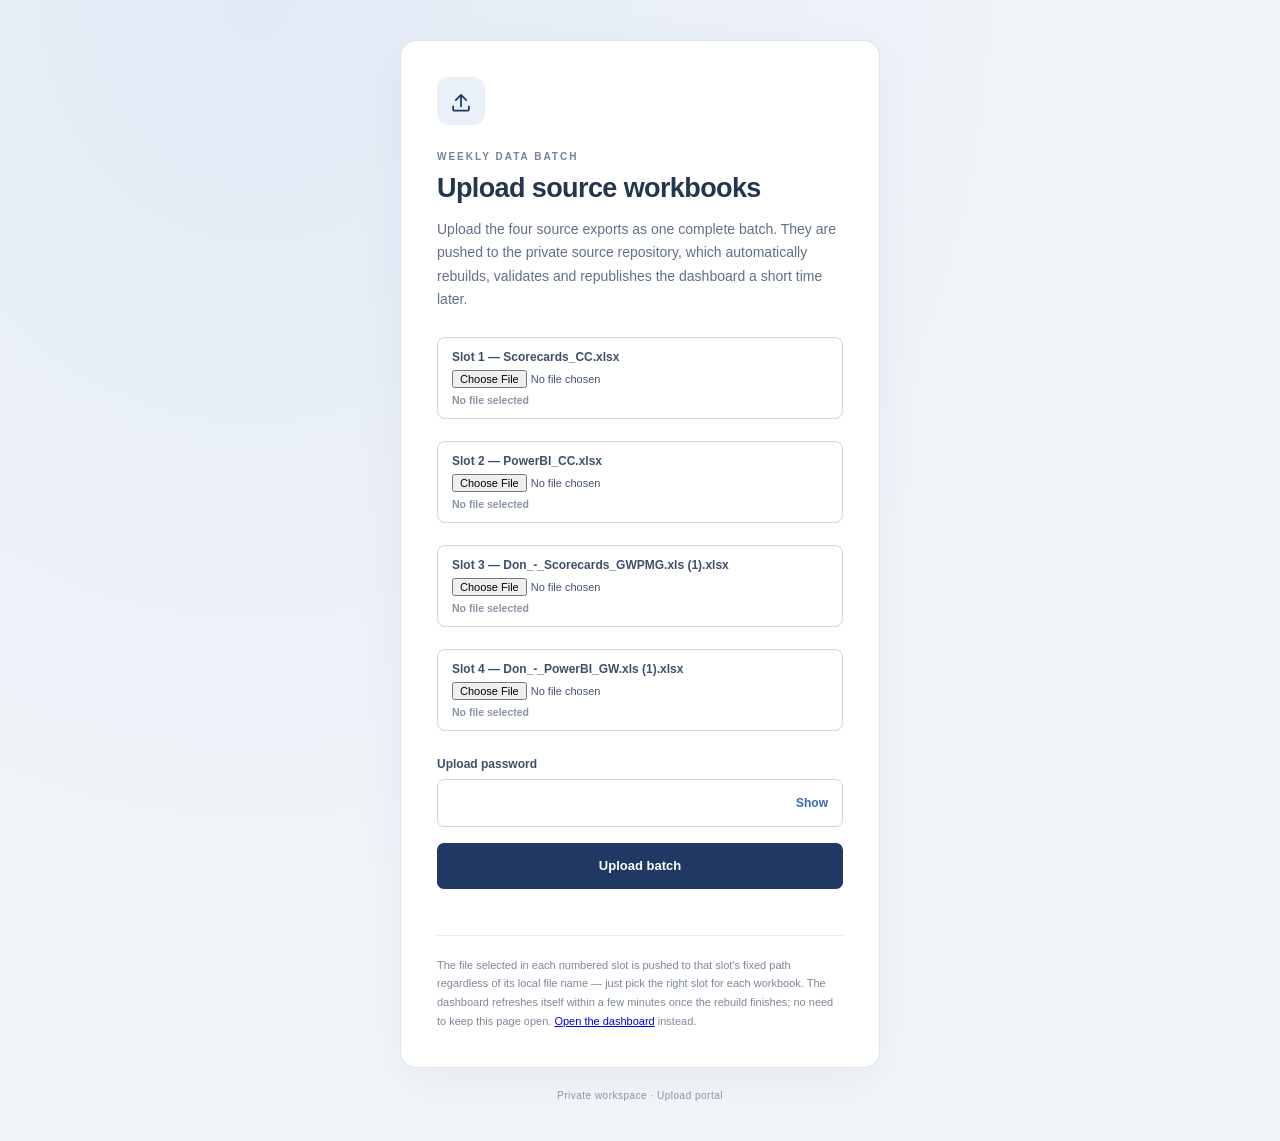
==== upload.html @ 6f0ca971 "Update site" ====
<!doctype html>
<html lang="en">
<head>
  <meta charset="utf-8">
  <meta name="viewport" content="width=device-width, initial-scale=1">
  <meta name="robots" content="noindex, nofollow, noarchive">
  <meta name="referrer" content="no-referrer">
  <meta name="description" content="Upload a new weekly source data batch.">
  <meta http-equiv="Content-Security-Policy" content="default-src 'none'; script-src 'self'; style-src 'self' 'unsafe-inline'; connect-src 'self' https://*.workers.dev; img-src 'self'; font-src 'self'; base-uri 'none'; object-src 'none'; frame-src 'none'; form-action 'none'">
  <meta name="theme-color" content="#172d4b">
  <title>Data upload</title>
  <link rel="stylesheet" href="gate.css">
  <script src="upload.js" defer></script>
</head>
<body>
  <main class="gate-main" id="upload-gate">
    <section class="gate-card upload-card" aria-labelledby="upload-title">
      <div class="gate-mark" aria-hidden="true"><svg viewBox="0 0 32 32" fill="none"><path d="M16 22V9M16 9l-6 6M16 9l6 6" stroke="currentColor" stroke-width="2" stroke-linecap="round" stroke-linejoin="round"/><path d="M7 22v3a2 2 0 0 0 2 2h14a2 2 0 0 0 2-2v-3" stroke="currentColor" stroke-width="2" stroke-linecap="round"/></svg></div>
      <p class="gate-eyebrow">WEEKLY DATA BATCH</p>
      <h1 id="upload-title">Upload source workbooks</h1>
      <p class="gate-intro">Upload the four source exports as one complete batch. They are pushed to the private source repository, which automatically rebuilds, validates and republishes the dashboard a short time later.</p>
      <form id="upload-form" class="gate-form" autocomplete="off">
        <div class="upload-slots">
          <label class="upload-slot">
            <span>Slot 1 — Scorecards_CC.xlsx</span>
            <input type="file" name="scorecardCC" accept=".xlsx" required>
            <small class="upload-filename" data-empty="No file selected">No file selected</small>
          </label>
          <label class="upload-slot">
            <span>Slot 2 — PowerBI_CC.xlsx</span>
            <input type="file" name="powerbiCC" accept=".xlsx" required>
            <small class="upload-filename" data-empty="No file selected">No file selected</small>
          </label>
          <label class="upload-slot">
            <span>Slot 3 — Don_-_Scorecards_GWPMG.xls (1).xlsx</span>
            <input type="file" name="scorecardGWPMG" accept=".xlsx" required>
            <small class="upload-filename" data-empty="No file selected">No file selected</small>
          </label>
          <label class="upload-slot">
            <span>Slot 4 — Don_-_PowerBI_GW.xls (1).xlsx</span>
            <input type="file" name="powerbiGWPMG" accept=".xlsx" required>
            <small class="upload-filename" data-empty="No file selected">No file selected</small>
          </label>
        </div>
        <label for="upload-password">Upload password</label>
        <div class="gate-password-row">
          <input id="upload-password" type="password" autocomplete="off" spellcheck="false" autocapitalize="none" required aria-describedby="upload-message">
          <button class="gate-show" id="upload-show-password" type="button" aria-label="Show password" aria-pressed="false">Show</button>
        </div>
        <button class="gate-submit" id="upload-button" type="submit"><span id="upload-label">Upload batch</span><span class="gate-spinner" id="upload-spinner" hidden aria-hidden="true"></span></button>
        <p class="gate-message" id="upload-message" role="status" aria-live="polite"></p>
      </form>
      <p class="gate-session-note">The file selected in each numbered slot is pushed to that slot's fixed path regardless of its local file name — just pick the right slot for each workbook. The dashboard refreshes itself within a few minutes once the rebuild finishes; no need to keep this page open. <a href="index.html">Open the dashboard</a> instead.</p>
    </section>
    <p class="gate-footer">Private workspace · Upload portal</p>
  </main>
</body>
</html>
---- gate.css ----
:root{color-scheme:light}body{margin:0;background:#f2f5f9;color:#23364e;font-family:Segoe UI,Arial,sans-serif}.gate-main{box-sizing:border-box;min-height:100svh;display:flex;flex-direction:column;align-items:center;justify-content:center;padding:40px 22px;background:radial-gradient(ellipse at 20% 0,#e2eaf6 0,transparent 58%),#f2f5f9}.gate-card{box-sizing:border-box;width:100%;max-width:430px;background:#fff;border:1px solid #dce4ef;border-radius:16px;padding:36px;box-shadow:0 16px 50px #17304c0c}.gate-mark{width:48px;height:48px;padding:10px;box-sizing:border-box;background:#eaf0f8;color:#1f3864;border-radius:12px;margin-bottom:26px}.gate-mark svg{width:100%;height:100%}.gate-eyebrow{color:#74849b;letter-spacing:2px;font-size:10px;font-weight:700;margin:0 0 10px}.gate-card h1{font-size:27px;letter-spacing:-.6px;line-height:1.2;font-weight:650;margin:0 0 14px}.gate-intro{font-size:14px;line-height:1.65;color:#617087;margin:0 0 26px}.gate-form label{display:block;font-size:12px;letter-spacing:0;font-weight:600;color:#3e5069;margin-bottom:8px}.gate-password-row{display:flex;border:1px solid #cbd6e5;border-radius:7px;background:#fff;overflow:hidden}.gate-password-row:focus-within{outline:3px solid #376baf40;border-color:#376baf}.gate-password-row input{box-sizing:border-box;min-width:0;flex:1;width:100%;margin:0;height:46px;padding:10px 13px;border:0;border-radius:0;color:#24334a;background:transparent;font:16px Segoe UI,Arial,sans-serif}.gate-password-row input:focus{outline:none}.gate-show{background:transparent;border:0;color:#376baf;padding:0 14px;font:600 12px Segoe UI,Arial,sans-serif;cursor:pointer}.gate-submit{box-sizing:border-box;display:flex;justify-content:center;align-items:center;gap:10px;background:#1f3864;color:#fff;border:0;border-radius:7px;width:100%;min-height:46px;margin-top:16px;padding:12px 15px;font:600 13px Segoe UI,Arial,sans-serif;cursor:pointer}.gate-submit:hover{background:#172d4b}.gate-submit:disabled{opacity:.75;cursor:wait}.gate-show:focus-visible,.gate-submit:focus-visible,#secure-lock:focus-visible{outline:3px solid #438bd1;outline-offset:3px}.gate-message{font-size:12px;line-height:1.6;color:#a13039;min-height:20px;margin:12px 0 0}.gate-message[data-kind=loading]{color:#617087}.gate-session-note{border-top:1px solid #e8edf4;margin:14px 0 0;padding-top:20px;font-size:11px;line-height:1.7;color:#7c8899}.gate-footer{color:#8995a5;font-size:10px;letter-spacing:.5px;margin:22px 0 0}.gate-spinner{display:inline-block;width:12px;height:12px;border:2px solid #ffffff50;border-top-color:#fff;border-radius:50%;animation:gate-spin .8s linear infinite}[hidden]{display:none!important}#secure-lock{position:fixed;top:12px;right:18px;z-index:40;border:1px solid #b5c4d8;border-radius:6px;background:#fff;color:#1f3864;padding:7px 12px;min-height:32px;font:600 11px Segoe UI,Arial,sans-serif;cursor:pointer;box-shadow:0 2px 7px #172d4210}.secure-unlocked .title-band{padding-top:47px}@keyframes gate-spin{to{transform:rotate(360deg)}}@media(max-width:480px){.gate-main{padding:26px 16px}.gate-card{padding:28px 24px}.gate-card h1{font-size:25px}#secure-lock{right:12px;top:10px}.secure-unlocked .sidebar{padding-top:48px}.secure-unlocked .title-band{padding-top:20px}}@media(prefers-reduced-motion:reduce){.gate-spinner{animation:none}}
@media(max-width:650px){.secure-unlocked .sidebar{padding-top:48px}.secure-unlocked .title-band{padding-top:20px}}
.upload-card{max-width:480px}
.upload-slots{display:flex;flex-direction:column;gap:14px;margin-bottom:18px}
.upload-slot{display:block;border:1px solid #cbd6e5;border-radius:8px;padding:12px 14px;cursor:pointer;transition:border-color .15s ease,background .15s ease}
.upload-slot:hover{border-color:#9cb3cf;background:#f7faff}
.upload-slot:focus-within{outline:3px solid #376baf40;border-color:#376baf}
.upload-slot span{display:block;font-size:12px;font-weight:600;color:#3e5069;margin-bottom:6px}
.upload-slot input[type=file]{font-size:11px;width:100%;color:#44536c}
.upload-filename{display:block;margin-top:6px;font-size:10.5px;color:#8995a5}
.upload-filename.has-file{color:#22806c;font-weight:600}
.gate-message[data-kind=success]{color:#22806c}
#upload-password{font:14px Segoe UI,Arial,sans-serif}
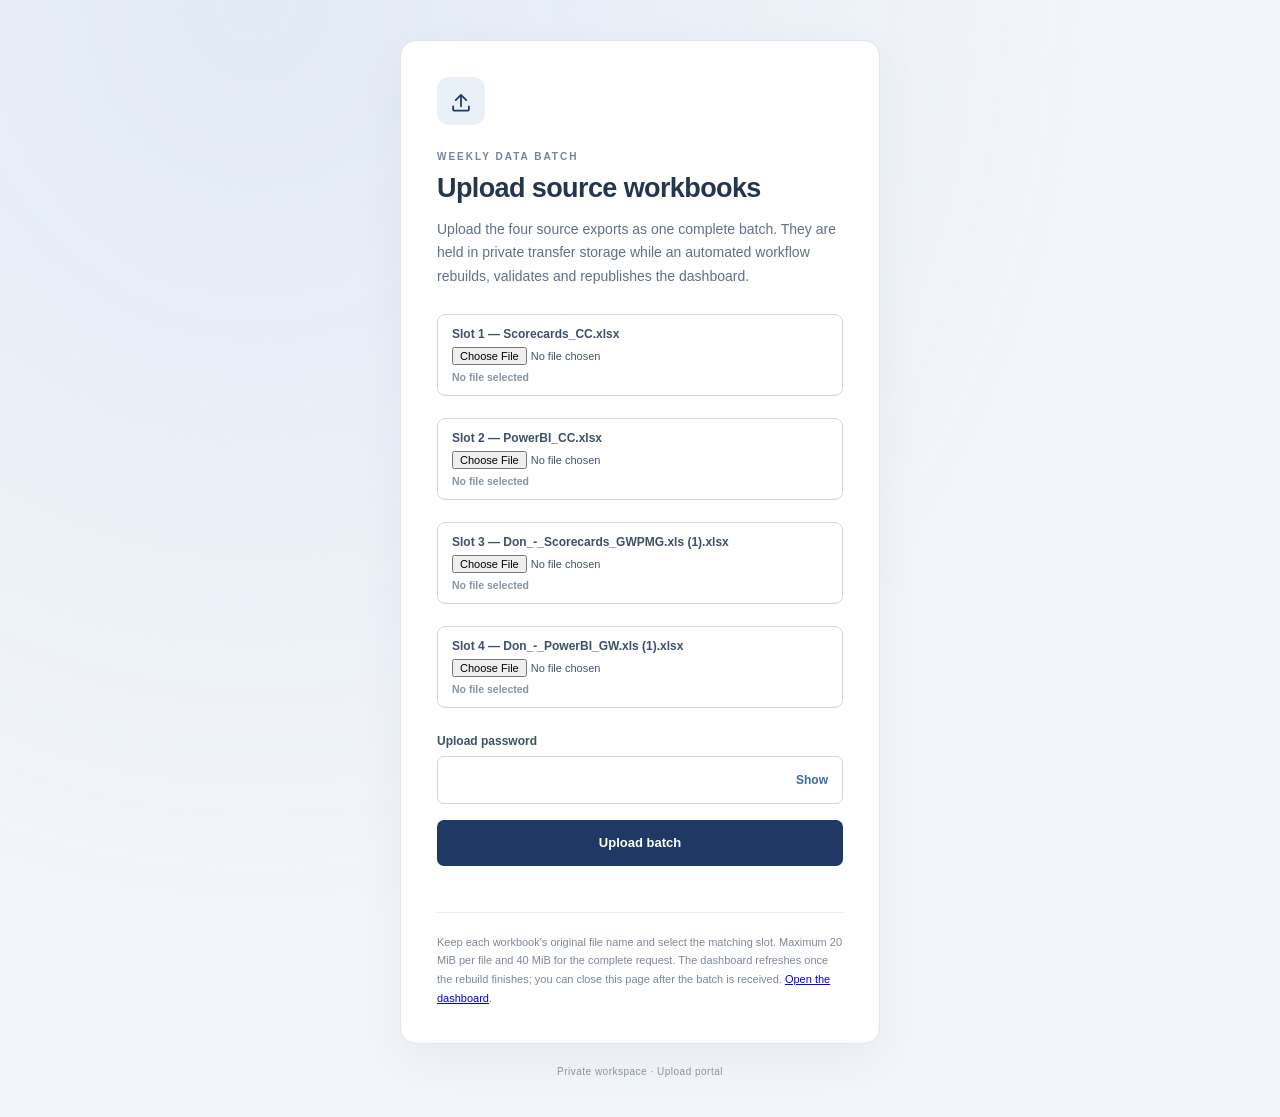
==== commit 6fcdab11: "Update site" ====
--- a/upload.html
+++ b/upload.html
@@ -18,7 +18,7 @@
       <div class="gate-mark" aria-hidden="true"><svg viewBox="0 0 32 32" fill="none"><path d="M16 22V9M16 9l-6 6M16 9l6 6" stroke="currentColor" stroke-width="2" stroke-linecap="round" stroke-linejoin="round"/><path d="M7 22v3a2 2 0 0 0 2 2h14a2 2 0 0 0 2-2v-3" stroke="currentColor" stroke-width="2" stroke-linecap="round"/></svg></div>
       <p class="gate-eyebrow">WEEKLY DATA BATCH</p>
       <h1 id="upload-title">Upload source workbooks</h1>
-      <p class="gate-intro">Upload the four source exports as one complete batch. They are pushed to the private source repository, which automatically rebuilds, validates and republishes the dashboard a short time later.</p>
+      <p class="gate-intro">Upload the four source exports as one complete batch. They are held in private transfer storage while an automated workflow rebuilds, validates and republishes the dashboard.</p>
       <form id="upload-form" class="gate-form" autocomplete="off">
         <div class="upload-slots">
           <label class="upload-slot">
@@ -50,7 +50,7 @@
         <button class="gate-submit" id="upload-button" type="submit"><span id="upload-label">Upload batch</span><span class="gate-spinner" id="upload-spinner" hidden aria-hidden="true"></span></button>
         <p class="gate-message" id="upload-message" role="status" aria-live="polite"></p>
       </form>
-      <p class="gate-session-note">The file selected in each numbered slot is pushed to that slot's fixed path regardless of its local file name — just pick the right slot for each workbook. The dashboard refreshes itself within a few minutes once the rebuild finishes; no need to keep this page open. <a href="index.html">Open the dashboard</a> instead.</p>
+      <p class="gate-session-note">Keep each workbook's original file name and select the matching slot. Maximum 20 MiB per file and 40 MiB for the complete request. The dashboard refreshes once the rebuild finishes; you can close this page after the batch is received. <a href="index.html">Open the dashboard</a>.</p>
     </section>
     <p class="gate-footer">Private workspace · Upload portal</p>
   </main>
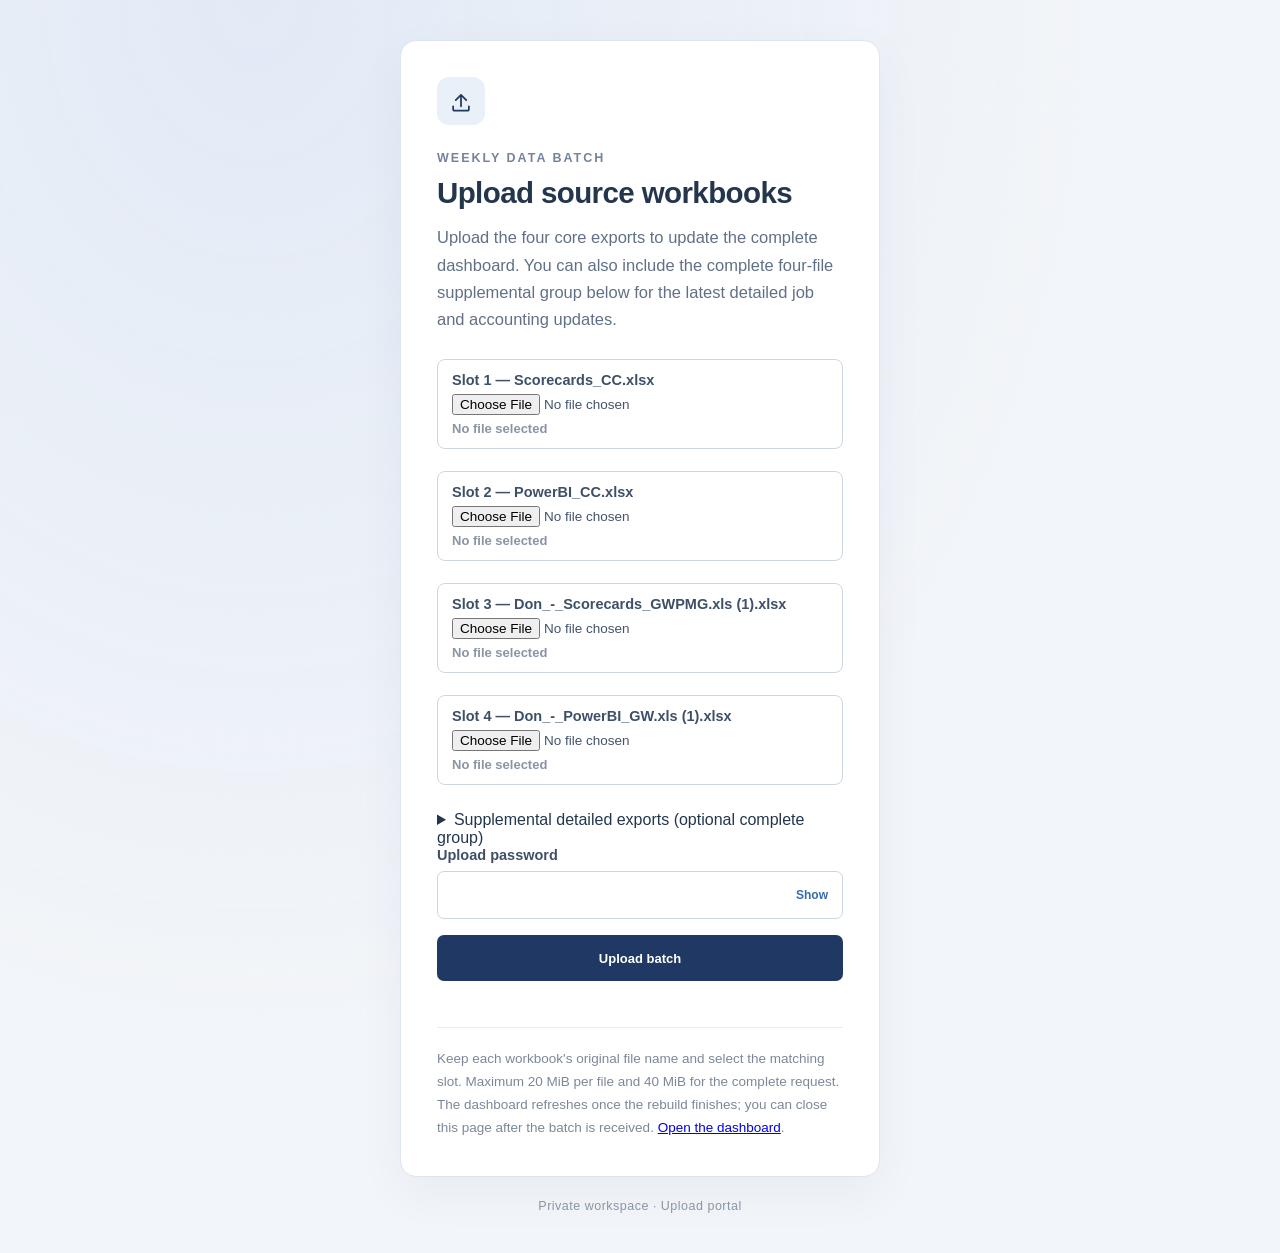
==== commit 50f3450d: "Update site" ====
--- a/upload.html
+++ b/upload.html
@@ -18,7 +18,7 @@
       <div class="gate-mark" aria-hidden="true"><svg viewBox="0 0 32 32" fill="none"><path d="M16 22V9M16 9l-6 6M16 9l6 6" stroke="currentColor" stroke-width="2" stroke-linecap="round" stroke-linejoin="round"/><path d="M7 22v3a2 2 0 0 0 2 2h14a2 2 0 0 0 2-2v-3" stroke="currentColor" stroke-width="2" stroke-linecap="round"/></svg></div>
       <p class="gate-eyebrow">WEEKLY DATA BATCH</p>
       <h1 id="upload-title">Upload source workbooks</h1>
-      <p class="gate-intro">Upload the four source exports as one complete batch. They are held in private transfer storage while an automated workflow rebuilds, validates and republishes the dashboard.</p>
+      <p class="gate-intro">Upload the four core exports to update the complete dashboard. You can also include the complete four-file supplemental group below for the latest detailed job and accounting updates.</p>
       <form id="upload-form" class="gate-form" autocomplete="off">
         <div class="upload-slots">
           <label class="upload-slot">
@@ -42,6 +42,16 @@
             <small class="upload-filename" data-empty="No file selected">No file selected</small>
           </label>
         </div>
+        <details>
+          <summary>Supplemental detailed exports (optional complete group)</summary>
+          <p>These exports cover only their supplied jobs. Upload all four together; the remaining companies and job history stay in the core dataset.</p>
+          <div class="upload-slots">
+            <label class="upload-slot"><span>Accounting — Don_PowerBI_Accounting.xls.xlsx</span><input type="file" name="accounting" accept=".xlsx" data-supplemental><small class="upload-filename" data-empty="No file selected">No file selected</small></label>
+            <label class="upload-slot"><span>Job fields — Don_PowerBI_JobFields.xls.xlsx</span><input type="file" name="jobFields" accept=".xlsx" data-supplemental><small class="upload-filename" data-empty="No file selected">No file selected</small></label>
+            <label class="upload-slot"><span>Participants — Don_PowerBI_Participants.xls.xlsx</span><input type="file" name="participants" accept=".xlsx" data-supplemental><small class="upload-filename" data-empty="No file selected">No file selected</small></label>
+            <label class="upload-slot"><span>Dates — Don_PowerBI_Dates.xls (1).xlsx</span><input type="file" name="dates" accept=".xlsx" data-supplemental><small class="upload-filename" data-empty="No file selected">No file selected</small></label>
+          </div>
+        </details>
         <label for="upload-password">Upload password</label>
         <div class="gate-password-row">
           <input id="upload-password" type="password" autocomplete="off" spellcheck="false" autocapitalize="none" required aria-describedby="upload-message">
--- a/gate.css
+++ b/gate.css
@@ -1,13 +1,14 @@
-:root{color-scheme:light}body{margin:0;background:#f2f5f9;color:#23364e;font-family:Segoe UI,Arial,sans-serif}.gate-main{box-sizing:border-box;min-height:100svh;display:flex;flex-direction:column;align-items:center;justify-content:center;padding:40px 22px;background:radial-gradient(ellipse at 20% 0,#e2eaf6 0,transparent 58%),#f2f5f9}.gate-card{box-sizing:border-box;width:100%;max-width:430px;background:#fff;border:1px solid #dce4ef;border-radius:16px;padding:36px;box-shadow:0 16px 50px #17304c0c}.gate-mark{width:48px;height:48px;padding:10px;box-sizing:border-box;background:#eaf0f8;color:#1f3864;border-radius:12px;margin-bottom:26px}.gate-mark svg{width:100%;height:100%}.gate-eyebrow{color:#74849b;letter-spacing:2px;font-size:10px;font-weight:700;margin:0 0 10px}.gate-card h1{font-size:27px;letter-spacing:-.6px;line-height:1.2;font-weight:650;margin:0 0 14px}.gate-intro{font-size:14px;line-height:1.65;color:#617087;margin:0 0 26px}.gate-form label{display:block;font-size:12px;letter-spacing:0;font-weight:600;color:#3e5069;margin-bottom:8px}.gate-password-row{display:flex;border:1px solid #cbd6e5;border-radius:7px;background:#fff;overflow:hidden}.gate-password-row:focus-within{outline:3px solid #376baf40;border-color:#376baf}.gate-password-row input{box-sizing:border-box;min-width:0;flex:1;width:100%;margin:0;height:46px;padding:10px 13px;border:0;border-radius:0;color:#24334a;background:transparent;font:16px Segoe UI,Arial,sans-serif}.gate-password-row input:focus{outline:none}.gate-show{background:transparent;border:0;color:#376baf;padding:0 14px;font:600 12px Segoe UI,Arial,sans-serif;cursor:pointer}.gate-submit{box-sizing:border-box;display:flex;justify-content:center;align-items:center;gap:10px;background:#1f3864;color:#fff;border:0;border-radius:7px;width:100%;min-height:46px;margin-top:16px;padding:12px 15px;font:600 13px Segoe UI,Arial,sans-serif;cursor:pointer}.gate-submit:hover{background:#172d4b}.gate-submit:disabled{opacity:.75;cursor:wait}.gate-show:focus-visible,.gate-submit:focus-visible,#secure-lock:focus-visible{outline:3px solid #438bd1;outline-offset:3px}.gate-message{font-size:12px;line-height:1.6;color:#a13039;min-height:20px;margin:12px 0 0}.gate-message[data-kind=loading]{color:#617087}.gate-session-note{border-top:1px solid #e8edf4;margin:14px 0 0;padding-top:20px;font-size:11px;line-height:1.7;color:#7c8899}.gate-footer{color:#8995a5;font-size:10px;letter-spacing:.5px;margin:22px 0 0}.gate-spinner{display:inline-block;width:12px;height:12px;border:2px solid #ffffff50;border-top-color:#fff;border-radius:50%;animation:gate-spin .8s linear infinite}[hidden]{display:none!important}#secure-lock{position:fixed;top:12px;right:18px;z-index:40;border:1px solid #b5c4d8;border-radius:6px;background:#fff;color:#1f3864;padding:7px 12px;min-height:32px;font:600 11px Segoe UI,Arial,sans-serif;cursor:pointer;box-shadow:0 2px 7px #172d4210}.secure-unlocked .title-band{padding-top:47px}@keyframes gate-spin{to{transform:rotate(360deg)}}@media(max-width:480px){.gate-main{padding:26px 16px}.gate-card{padding:28px 24px}.gate-card h1{font-size:25px}#secure-lock{right:12px;top:10px}.secure-unlocked .sidebar{padding-top:48px}.secure-unlocked .title-band{padding-top:20px}}@media(prefers-reduced-motion:reduce){.gate-spinner{animation:none}}
+:root{color-scheme:light}body{margin:0;background:#f2f5f9;color:#23364e;font-family:Segoe UI,Arial,sans-serif}.gate-main{box-sizing:border-box;min-height:100svh;display:flex;flex-direction:column;align-items:center;justify-content:center;padding:40px 22px;background:radial-gradient(ellipse at 20% 0,#e2eaf6 0,transparent 58%),#f2f5f9}.gate-card{box-sizing:border-box;width:100%;max-width:430px;background:#fff;border:1px solid #dce4ef;border-radius:16px;padding:36px;box-shadow:0 16px 50px #17304c0c}.gate-mark{width:48px;height:48px;padding:10px;box-sizing:border-box;background:#eaf0f8;color:#1f3864;border-radius:12px;margin-bottom:26px}.gate-mark svg{width:100%;height:100%}.gate-eyebrow{color:#74849b;letter-spacing:2px;font-size:12.5px;font-weight:700;margin:0 0 10px}.gate-card h1{font-size:29.5px;letter-spacing:-.6px;line-height:1.2;font-weight:650;margin:0 0 14px}.gate-intro{font-size:16.5px;line-height:1.65;color:#617087;margin:0 0 26px}.gate-form label{display:block;font-size:14.5px;letter-spacing:0;font-weight:600;color:#3e5069;margin-bottom:8px}.gate-password-row{display:flex;border:1px solid #cbd6e5;border-radius:7px;background:#fff;overflow:hidden}.gate-password-row:focus-within{outline:3px solid #376baf40;border-color:#376baf}.gate-password-row input{box-sizing:border-box;min-width:0;flex:1;width:100%;margin:0;height:46px;padding:10px 13px;border:0;border-radius:0;color:#24334a;background:transparent;font:18.5px Segoe UI,Arial,sans-serif}.gate-password-row input:focus{outline:none}.gate-show{background:transparent;border:0;color:#376baf;padding:0 14px;font:600 12px Segoe UI,Arial,sans-serif;cursor:pointer}.gate-submit{box-sizing:border-box;display:flex;justify-content:center;align-items:center;gap:10px;background:#1f3864;color:#fff;border:0;border-radius:7px;width:100%;min-height:46px;margin-top:16px;padding:12px 15px;font:600 13px Segoe UI,Arial,sans-serif;cursor:pointer}.gate-submit:hover{background:#172d4b}.gate-submit:disabled{opacity:.75;cursor:wait}.gate-show:focus-visible,.gate-submit:focus-visible,#secure-lock:focus-visible{outline:3px solid #438bd1;outline-offset:3px}.gate-message{font-size:14.5px;line-height:1.6;color:#a13039;min-height:20px;margin:12px 0 0}.gate-message[data-kind=loading]{color:#617087}.gate-session-note{border-top:1px solid #e8edf4;margin:14px 0 0;padding-top:20px;font-size:13.5px;line-height:1.7;color:#7c8899}.gate-footer{color:#8995a5;font-size:12.5px;letter-spacing:.5px;margin:22px 0 0}.gate-spinner{display:inline-block;width:12px;height:12px;border:2px solid #ffffff50;border-top-color:#fff;border-radius:50%;animation:gate-spin .8s linear infinite}[hidden]{display:none!important}#secure-lock{position:fixed;top:12px;right:18px;z-index:40;border:1px solid #b5c4d8;border-radius:6px;background:#fff;color:#1f3864;padding:7px 12px;min-height:32px;font:600 11px Segoe UI,Arial,sans-serif;cursor:pointer;box-shadow:0 2px 7px #172d4210}.secure-unlocked .title-band{padding-top:47px}@keyframes gate-spin{to{transform:rotate(360deg)}}@media(max-width:480px){.gate-main{padding:26px 16px}.gate-card{padding:28px 24px}.gate-card h1{font-size:27.5px}#secure-lock{right:12px;top:10px}.secure-unlocked .sidebar{padding-top:48px}.secure-unlocked .title-band{padding-top:20px}}@media(prefers-reduced-motion:reduce){.gate-spinner{animation:none}}
 @media(max-width:650px){.secure-unlocked .sidebar{padding-top:48px}.secure-unlocked .title-band{padding-top:20px}}
 .upload-card{max-width:480px}
 .upload-slots{display:flex;flex-direction:column;gap:14px;margin-bottom:18px}
 .upload-slot{display:block;border:1px solid #cbd6e5;border-radius:8px;padding:12px 14px;cursor:pointer;transition:border-color .15s ease,background .15s ease}
 .upload-slot:hover{border-color:#9cb3cf;background:#f7faff}
 .upload-slot:focus-within{outline:3px solid #376baf40;border-color:#376baf}
-.upload-slot span{display:block;font-size:12px;font-weight:600;color:#3e5069;margin-bottom:6px}
-.upload-slot input[type=file]{font-size:11px;width:100%;color:#44536c}
-.upload-filename{display:block;margin-top:6px;font-size:10.5px;color:#8995a5}
+.upload-slot span{display:block;font-size:14.5px;font-weight:600;color:#3e5069;margin-bottom:6px}
+.upload-slot input[type=file]{font-size:13.5px;width:100%;color:#44536c}
+.upload-filename{display:block;margin-top:6px;font-size:13px;color:#8995a5}
 .upload-filename.has-file{color:#22806c;font-weight:600}
 .gate-message[data-kind=success]{color:#22806c}
-#upload-password{font:14px Segoe UI,Arial,sans-serif}
+.gate-footer a{color:#5b7aa0;font-weight:600}
+#upload-password{font:16.5px Segoe UI,Arial,sans-serif}
